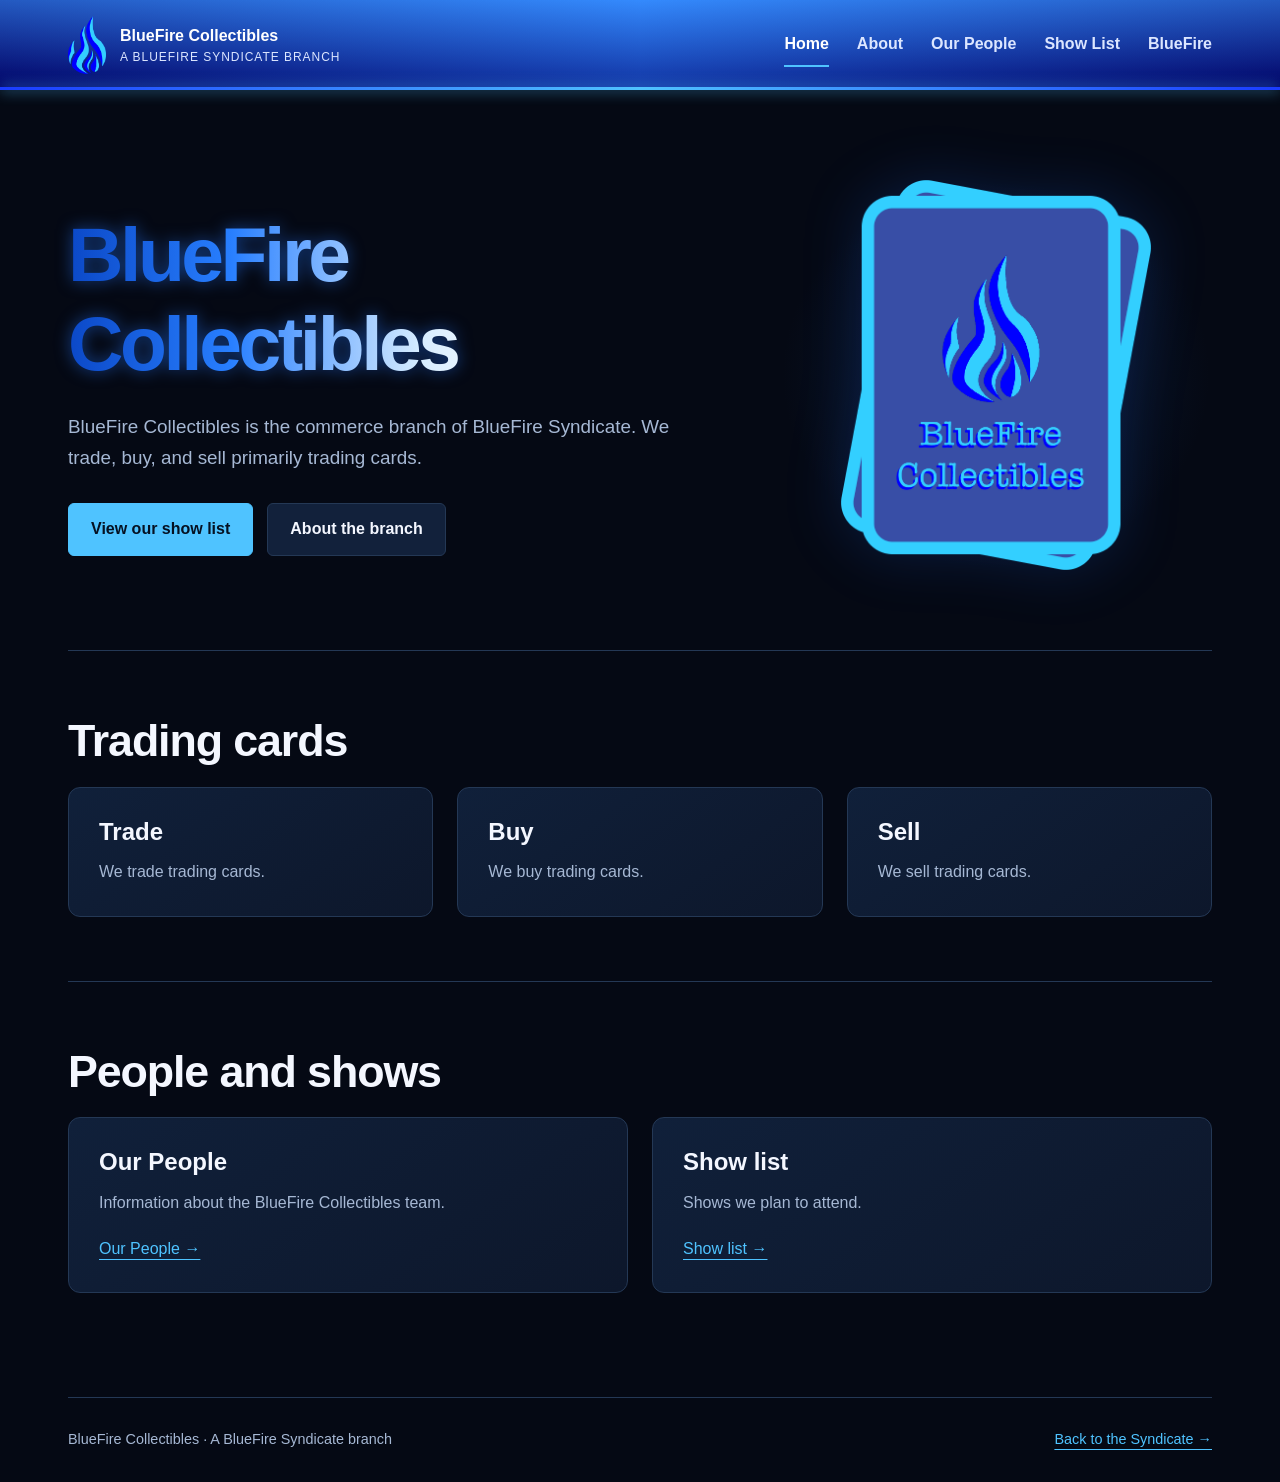
==== Collectibles/index.html @ a6fe135d "Create BlueFire Syndicate marketing site This commit adds the BlueFire Syndicate homepage and a new " ====
<!doctype html>
<html lang="en">
<head>
    <meta charset="utf-8">
    <meta name="viewport" content="width=device-width, initial-scale=1">
    <meta name="description" content="BlueFire Collectibles trades, buys, and sells primarily trading cards. Meet the BlueFire Syndicate commerce branch and explore its show list.">
    <title>BlueFire Collectibles | BlueFire Syndicate</title>
    <link rel="icon" href="../Assets/BlueFire_Logo_square_icon.png">
    <link rel="stylesheet" href="../Assets/site.css">
    <script src="../Assets/navigation.js" defer></script>
</head>
<body>
    <a class="skip-link" href="#main">Skip to content</a>
    <site-navigation branch="collectibles">
        <a href="./">Collectibles Home</a>
        <a href="about.html">About</a>
        <a href="people.html">Our People</a>
        <a href="shows.html">Show List</a>
        <a href="../">BlueFire</a>
    </site-navigation>
    <main id="main">
        <section class="hero" aria-labelledby="welcome">
            <div>
                <h1 id="welcome" class="bluefire-title">BlueFire Collectibles</h1>
                <p class="lead">BlueFire Collectibles is the commerce branch of BlueFire Syndicate. We trade, buy, and sell primarily trading cards.</p>
                <div class="actions">
                    <a class="button primary" href="shows.html">View our show list</a>
                    <a class="button" href="about.html">About the branch</a>
                </div>
            </div>
            <div class="hero-art collectibles">
                <img src="../Assets/BlueFire_Collectibles_Logo_B.png" alt="BlueFire Collectibles card and flame logo" width="1258" height="1578">
            </div>
        </section>
        <section class="section" aria-labelledby="focus-title">
            <h2 id="focus-title">Trading cards</h2>
            <div class="grid three">
                <article class="card">
                    <h3>Trade</h3>
                    <p>We trade trading cards.</p>
                </article>
                <article class="card">
                    <h3>Buy</h3>
                    <p>We buy trading cards.</p>
                </article>
                <article class="card">
                    <h3>Sell</h3>
                    <p>We sell trading cards.</p>
                </article>
            </div>
        </section>
        <section class="section" aria-labelledby="discover-title">
            <h2 id="discover-title">People and shows</h2>
            <div class="grid">
                <article class="card">
                    <h3>Our People</h3>
                    <p>Information about the BlueFire Collectibles team.</p>
                    <a href="people.html">Our People &rarr;</a>
                </article>
                <article class="card">
                    <h3>Show list</h3>
                    <p>Shows we plan to attend.</p>
                    <a href="shows.html">Show list &rarr;</a>
                </article>
            </div>
        </section>
    </main>
    <footer class="site-footer">
        <p>BlueFire Collectibles &middot; A BlueFire Syndicate branch</p>
        <a href="../">Back to the Syndicate &rarr;</a>
    </footer>
</body>
</html>
---- Assets/site.css ----
:root {
    color-scheme: dark;
    --background: #050914;
    --panel: #0d172b;
    --text: #d8e2f3;
    --muted: #a6b8d4;
    --accent: #4fc3ff;
    --border: #243855;
}

* { box-sizing: border-box; }
html { scroll-behavior: smooth; scroll-padding-top: 110px; }
body {
    margin: 0;
    font-family: Arial, sans-serif;
    background: var(--background);
    color: var(--text);
    line-height: 1.65;
}
a { color: var(--accent); text-underline-offset: 5px; }
a:hover { color: #fff; }
a:focus-visible, button:focus-visible {
    outline: 3px solid var(--accent);
    outline-offset: 5px;
}
img { display: block; max-width: 100%; height: auto; }
h1, h2, h3 { color: #f4f7ff; line-height: 1.15; }
h1 { font-size: clamp(2.7rem, 6vw, 4.8rem); letter-spacing: -0.045em; margin: 16px 0 24px; }
.bluefire-title {
    color: #d7edff;
    filter: drop-shadow(0 0 8px rgba(35, 119, 255, 0.5));
    animation: bluefireFlare 5.2s ease-in-out infinite;
}
@supports (background-clip: text) or (-webkit-background-clip: text) {
    .bluefire-title {
        background-image: linear-gradient(90deg, #0b48c7 0%, #287fff 18%, #d7edff 39%, #ffffff 51%, #ffffff 61%, #68b4ff 81%, #0b48c7 100%);
        background-size: 140% 100%;
        background-repeat: no-repeat;
        -webkit-background-clip: text;
        background-clip: text;
        color: transparent;
        -webkit-text-fill-color: transparent;
    }
}
@keyframes bluefireFlare {
    0%, 100% {
        background-position: 0% 50%;
        filter: drop-shadow(0 0 6px rgba(35, 119, 255, 0.42));
    }
    42% {
        background-position: 50% 50%;
        filter: drop-shadow(0 0 16px rgba(35, 119, 255, 0.82));
    }
    48% {
        filter: drop-shadow(0 0 8px rgba(35, 119, 255, 0.52));
    }
    80% {
        background-position: 100% 50%;
        filter: drop-shadow(0 0 13px rgba(35, 119, 255, 0.7));
    }
}
h2 { font-size: clamp(1.9rem, 4vw, 2.8rem); letter-spacing: -0.025em; margin: 0 0 20px; }
h3 { font-size: 1.5rem; margin: 0 0 14px; }
p { margin: 0 0 20px; }
site-navigation { display: block; position: sticky; top: 0; z-index: 100; }
site-navigation > a { display: inline-block; padding: 12px; }
.skip-link {
    position: fixed;
    top: -100px;
    left: 16px;
    z-index: 200;
    background: var(--background);
    padding: 12px 20px;
}
.skip-link:focus { top: 12px; }
.navbar {
    position: relative;
    background:
        linear-gradient(90deg, rgba(0, 0, 100, 0.4), rgba(40, 120, 250, 0.4), rgba(0, 0, 100, 0.4)),
        linear-gradient(180deg, #3c96ff, #000064);
}
.navbar::after {
    content: "";
    position: absolute;
    bottom: 0;
    left: 0;
    height: 3px;
    width: 100%;
    background: linear-gradient(90deg, #1a3cff, #4fc3ff, #1a3cff);
    box-shadow: 0 0 14px #4fc3ff;
}
.nav-inner {
    max-width: 1200px;
    margin: auto;
    padding: 16px 28px;
    display: flex;
    align-items: center;
    justify-content: space-between;
    gap: 28px;
    flex-wrap: wrap;
}
.nav-brand { display: flex; align-items: center; gap: 14px; color: #fff; text-decoration: none; font-weight: 800; line-height: 1.2; }
.nav-logo-img { width: 38px; height: 58px; object-fit: contain; }
.nav-brand small { display: block; margin-top: 5px; color: #dce6ff; font-weight: 400; font-size: 0.75rem; letter-spacing: 0.08em; }
.nav-links { display: flex; align-items: center; gap: 28px; list-style: none; margin: 0; padding: 0; }
.nav-item { display: block; color: #dce6ff; font-weight: 700; text-decoration: none; padding: 8px 0; border-bottom: 2px solid transparent; }
.nav-item:hover, .nav-item[aria-current] { color: #fff; border-color: var(--accent); }
.nav-toggle { display: none; font: inherit; font-weight: 700; color: #fff; border: 1px solid #9bbdf5; border-radius: 6px; padding: 8px 14px; background: #081f60; cursor: pointer; }
main { max-width: 1200px; margin: auto; padding: 0 28px; }
.hero { display: grid; grid-template-columns: 1.5fr 1fr; align-items: center; gap: 64px; padding: 90px 0 80px; }
.eyebrow { color: var(--accent); font-size: 0.78rem; font-weight: 800; letter-spacing: 0.18em; text-transform: uppercase; margin-bottom: 14px; }
.lead { font-size: 1.18rem; color: var(--muted); max-width: 640px; }
.accent { color: var(--accent); }
.hero-art {
    display: grid;
    place-items: center;
    min-height: 360px;
    background: radial-gradient(ellipse, #133d7955, transparent 70%);
}
.hero-art img { max-height: 330px; width: auto; filter: drop-shadow(0 0 28px #1c65f033); }
.hero-art.collectibles img { max-height: 390px; }
.actions { display: flex; gap: 14px; flex-wrap: wrap; margin-top: 30px; }
.button { display: inline-block; border: 1px solid var(--border); border-radius: 6px; padding: 12px 22px; text-decoration: none; font-weight: 700; color: #f4f7ff; background: #12213b; }
.button.primary { background: var(--accent); color: #051122; border-color: var(--accent); }
.button:hover { background: #203653; color: #fff; }
.button.primary:hover { background: #8bd8ff; color: #051122; }
.section { padding: 64px 0; border-top: 1px solid var(--border); }
.section-intro { max-width: 700px; color: var(--muted); margin-bottom: 32px; }
.grid { display: grid; grid-template-columns: repeat(2, minmax(0, 1fr)); gap: 24px; }
.grid.three { grid-template-columns: repeat(3, minmax(0, 1fr)); }
.card { background: linear-gradient(145deg, #10203a, var(--panel)); border: 1px solid var(--border); border-radius: 12px; padding: 30px; }
.card p { color: var(--muted); }
.card p:last-child { margin-bottom: 0; }
.profile-image { width: 100%; height: auto; margin-bottom: 24px; border-radius: 6px; }
.profile-card h2 { font-size: 1.5rem; margin-bottom: 14px; }
.grud-wordmark {
    width: 100%;
    aspect-ratio: 1196 / 422;
    margin-bottom: 24px;
    border: 1px solid #8058b8;
    border-radius: 6px;
    display: flex;
    align-items: center;
    justify-content: center;
    gap: 0.3em;
    padding: 12px;
    background:
        radial-gradient(ellipse at 15% 20%, #8739bd40, transparent 65%),
        radial-gradient(ellipse at 85% 80%, #71d45230, transparent 65%),
        #100e20;
    font-family: Georgia, "Times New Roman", serif;
    font-size: clamp(1.25rem, 3vw, 2.75rem);
    font-weight: 900;
    font-style: italic;
    line-height: 1.1;
}
.grud-gaming { color: #c38bff; text-shadow: 2px 3px 0 #51247b, 0 0 18px #a95be860; }
.grud-with { color: #e3d9ef; font-size: 0.45em; font-weight: 400; }
.grud-name { color: #a3ec73; text-shadow: 2px 3px 0 #345724, 0 0 18px #8bdd5360; }
.branch-card { display: flex; flex-direction: column; align-items: flex-start; }
.branch-card .button { margin-top: auto; }
.branch-logo { height: 85px; width: auto; margin-bottom: 26px; }
.tag { display: inline-block; color: var(--accent); border: 1px solid #345782; padding: 3px 10px; border-radius: 20px; font-size: 0.75rem; margin-bottom: 16px; }
.page-heading { max-width: 780px; padding: 72px 0 44px; }
.page-heading h1 { font-size: clamp(2.5rem, 5vw, 3.8rem); }
.notice { padding: 32px; border: 1px solid var(--border); border-left: 3px solid var(--accent); border-radius: 8px; background: var(--panel); max-width: 850px; }
.notice p { color: var(--muted); }
.site-footer { max-width: 1144px; margin: 40px auto 0; padding: 30px 0; border-top: 1px solid var(--border); display: flex; justify-content: space-between; gap: 20px; color: var(--muted); font-size: 0.9rem; }
.site-footer p { margin: 0; }

@media (max-width: 760px) {
    html { scroll-padding-top: 100px; }
    .nav-inner { padding: 14px 20px; gap: 12px; }
    .nav-brand { font-size: 0.95rem; }
    .nav-toggle { display: block; }
    .nav-links { width: 100%; flex-direction: column; align-items: stretch; gap: 0; }
    .nav-links[hidden] { display: none; }
    .nav-item { padding: 12px 0; }
    main { padding: 0 20px; }
    .hero { grid-template-columns: 1fr; gap: 24px; padding: 52px 0; }
    .hero-art { min-height: 220px; }
    .hero-art img { max-height: 220px; }
    .hero-art.collectibles img { max-height: 260px; }
    .grid, .grid.three { grid-template-columns: 1fr; }
    .section { padding: 44px 0; }
    .page-heading { padding-top: 48px; }
    .site-footer { margin: 36px 20px 0; flex-direction: column; }
}
@media (prefers-reduced-motion: reduce) {
    html { scroll-behavior: auto; }
    .bluefire-title { animation: none; }
}
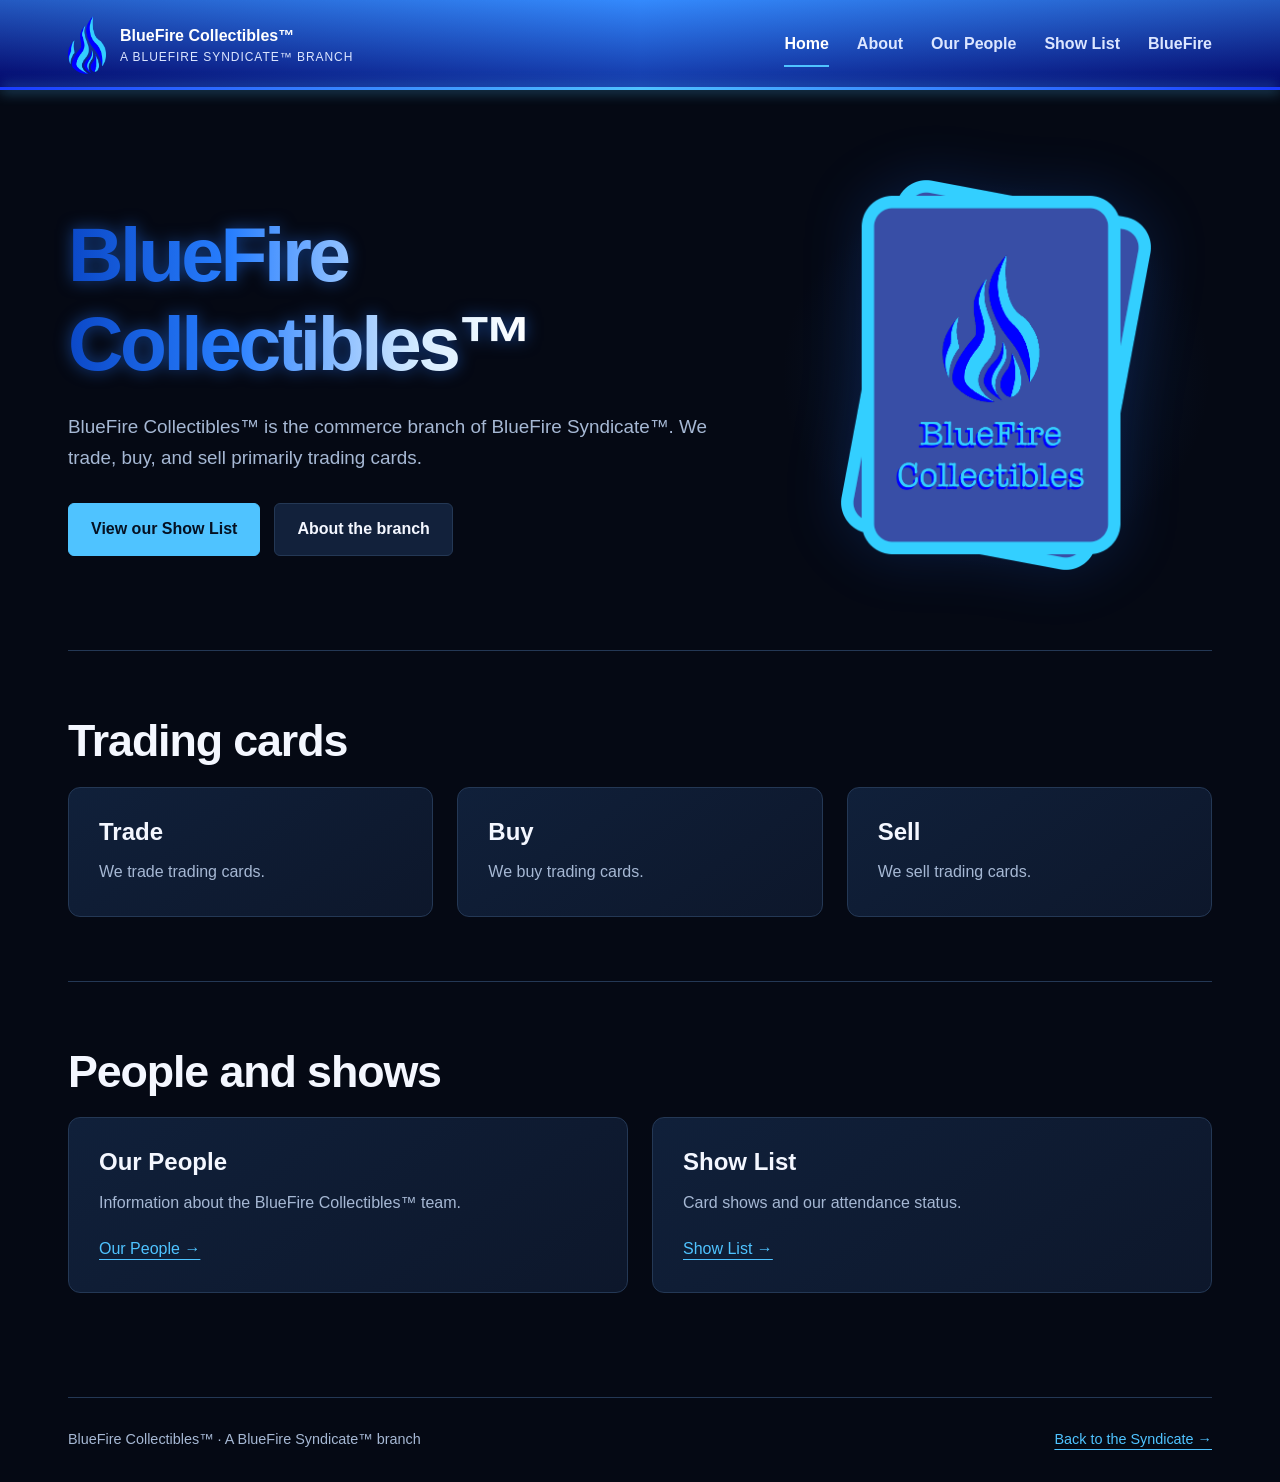
==== commit 8274ae00: "Add dynamic collectibles show list Build the Collectibles Show List as a live agenda/map experience " ====
--- a/Collectibles/index.html
+++ b/Collectibles/index.html
@@ -3,8 +3,8 @@
 <head>
     <meta charset="utf-8">
     <meta name="viewport" content="width=device-width, initial-scale=1">
-    <meta name="description" content="BlueFire Collectibles trades, buys, and sells primarily trading cards. Meet the BlueFire Syndicate commerce branch and explore its show list.">
-    <title>BlueFire Collectibles | BlueFire Syndicate</title>
+    <meta name="description" content="BlueFire Collectibles™ trades, buys, and sells primarily trading cards. Meet the BlueFire Syndicate™ commerce branch and explore its Show List.">
+    <title>BlueFire Collectibles™ | BlueFire Syndicate™</title>
     <link rel="icon" href="../Assets/BlueFire_Logo_square_icon.png">
     <link rel="stylesheet" href="../Assets/site.css">
     <script src="../Assets/navigation.js" defer></script>
@@ -21,15 +21,15 @@
     <main id="main">
         <section class="hero" aria-labelledby="welcome">
             <div>
-                <h1 id="welcome" class="bluefire-title">BlueFire Collectibles</h1>
-                <p class="lead">BlueFire Collectibles is the commerce branch of BlueFire Syndicate. We trade, buy, and sell primarily trading cards.</p>
+                <h1 id="welcome" class="bluefire-title">BlueFire Collectibles™</h1>
+                <p class="lead">BlueFire Collectibles™ is the commerce branch of BlueFire Syndicate™. We trade, buy, and sell primarily trading cards.</p>
                 <div class="actions">
-                    <a class="button primary" href="shows.html">View our show list</a>
+                    <a class="button primary" href="shows.html">View our Show List</a>
                     <a class="button" href="about.html">About the branch</a>
                 </div>
             </div>
             <div class="hero-art collectibles">
-                <img src="../Assets/BlueFire_Collectibles_Logo_B.png" alt="BlueFire Collectibles card and flame logo" width="1258" height="1578">
+                <img src="../Assets/BlueFire_Collectibles_Logo_B.png" alt="BlueFire Collectibles™ card and flame logo" width="1258" height="1578">
             </div>
         </section>
         <section class="section" aria-labelledby="focus-title">
@@ -54,19 +54,19 @@
             <div class="grid">
                 <article class="card">
                     <h3>Our People</h3>
-                    <p>Information about the BlueFire Collectibles team.</p>
+                    <p>Information about the BlueFire Collectibles™ team.</p>
                     <a href="people.html">Our People &rarr;</a>
                 </article>
                 <article class="card">
-                    <h3>Show list</h3>
-                    <p>Shows we plan to attend.</p>
-                    <a href="shows.html">Show list &rarr;</a>
+                    <h3>Show List</h3>
+                    <p>Card shows and our attendance status.</p>
+                    <a href="shows.html">Show List &rarr;</a>
                 </article>
             </div>
         </section>
     </main>
     <footer class="site-footer">
-        <p>BlueFire Collectibles &middot; A BlueFire Syndicate branch</p>
+        <p>BlueFire Collectibles™ &middot; A BlueFire Syndicate™ branch</p>
         <a href="../">Back to the Syndicate &rarr;</a>
     </footer>
 </body>
